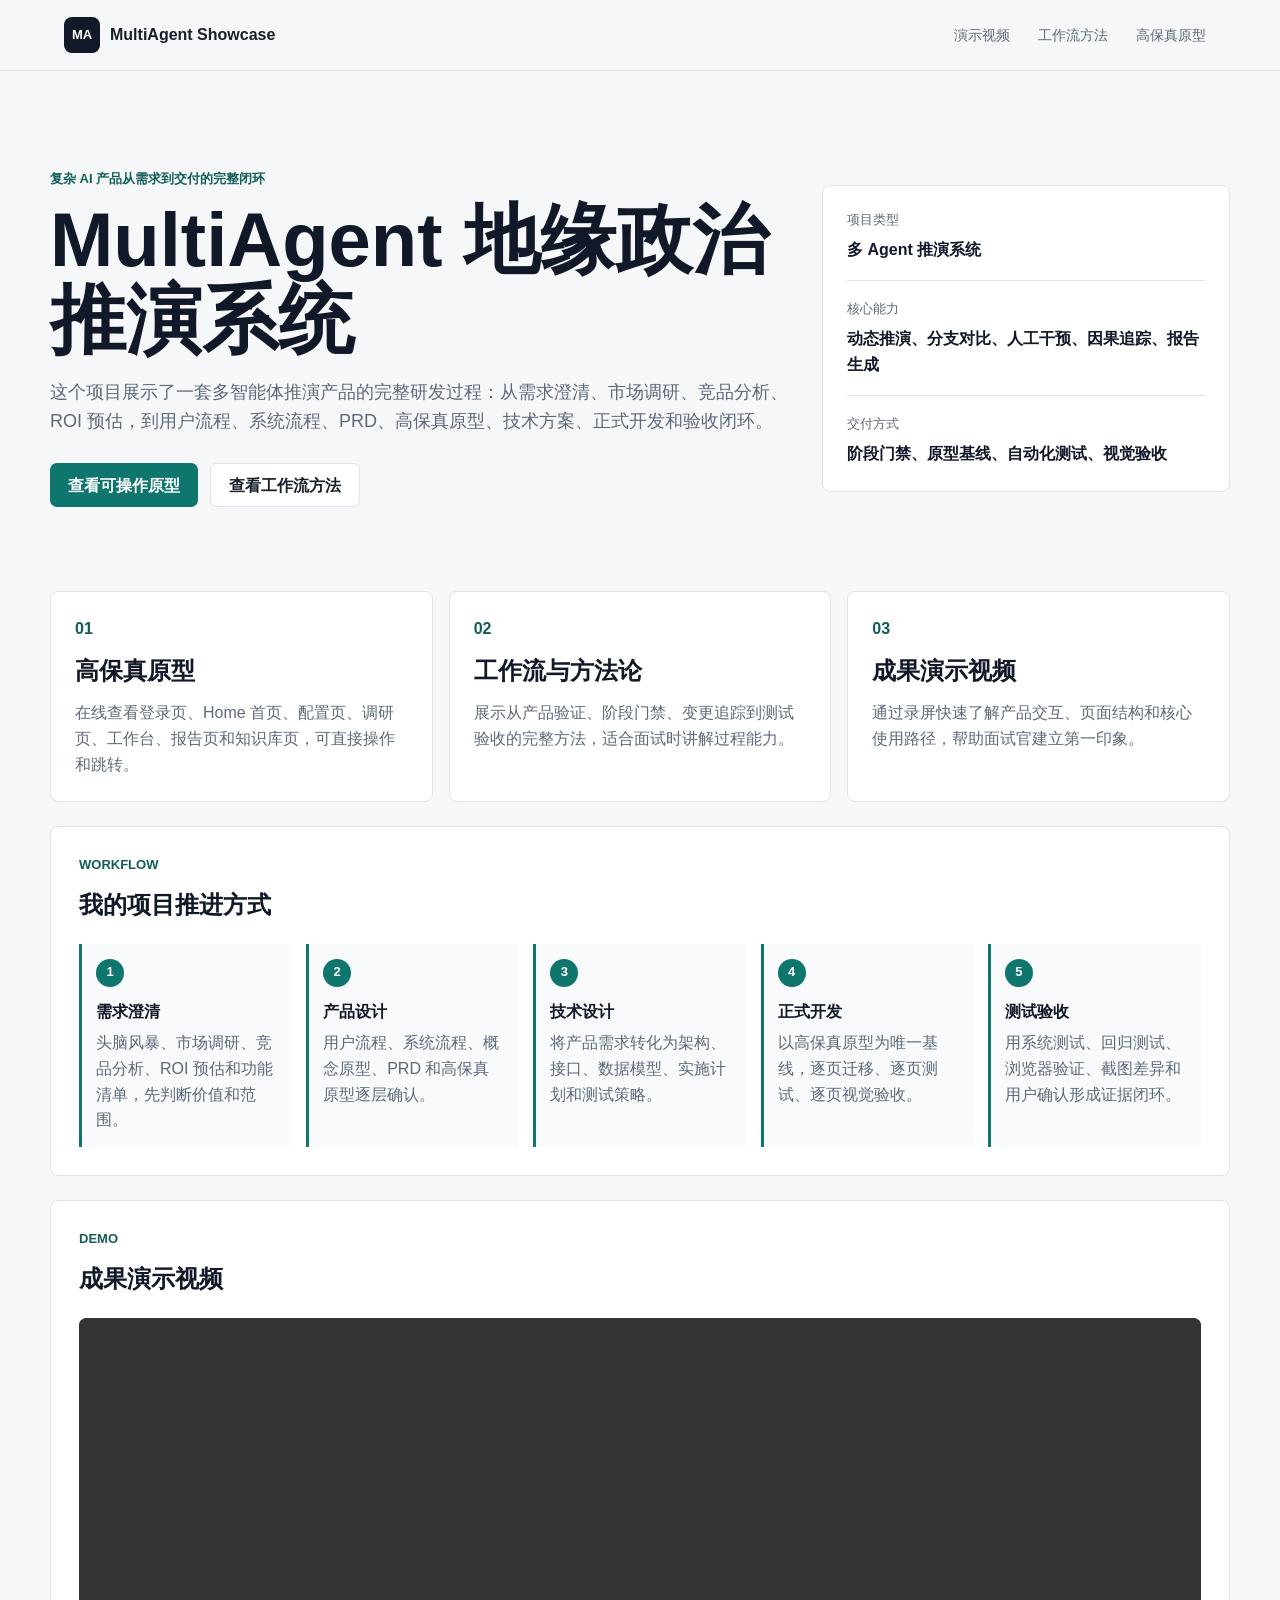
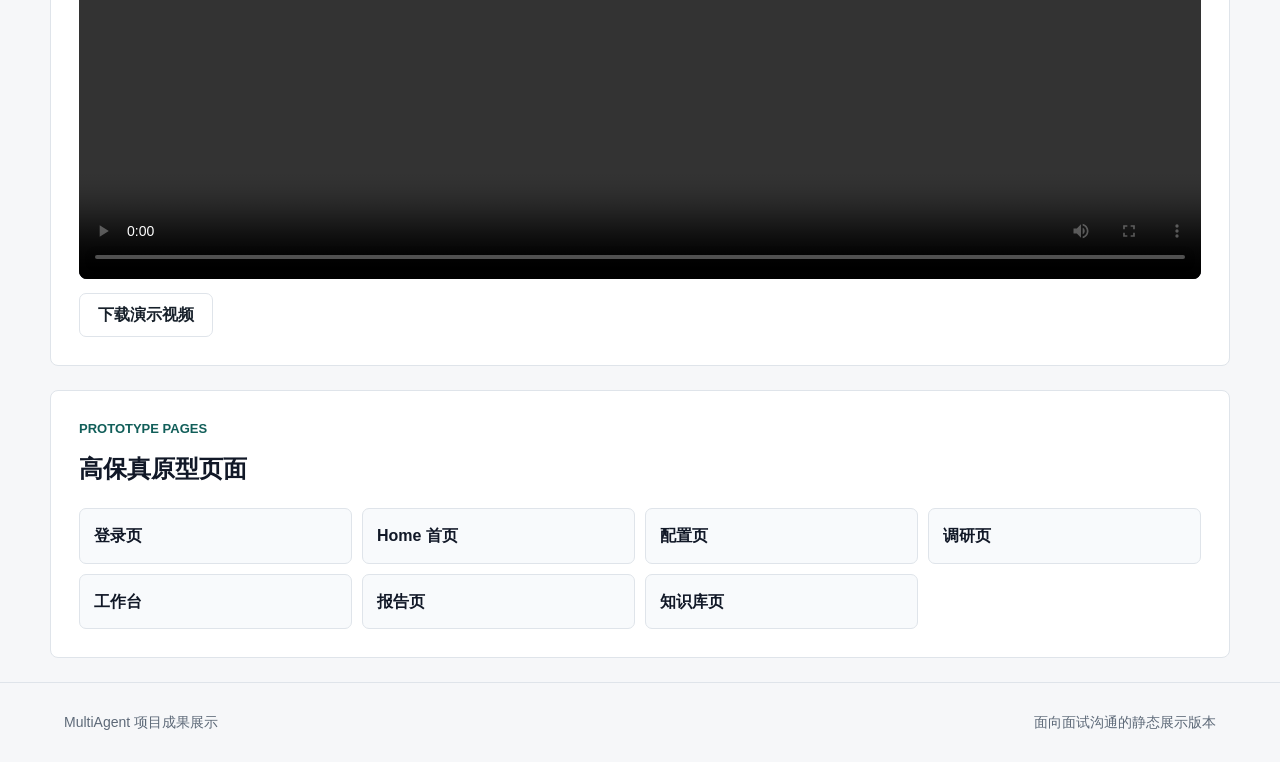
==== index.html @ 10c0df7d "Publish MultiAgent showcase site" ====
<!doctype html>
<html lang="zh-CN">
  <head>
    <meta charset="utf-8" />
    <meta name="viewport" content="width=device-width, initial-scale=1" />
    <title>MultiAgent 项目成果展示</title>
    <link rel="stylesheet" href="./assets/showcase.css" />
  </head>
  <body>
    <header class="site-header">
      <a class="brand" href="./index.html" aria-label="MultiAgent 项目成果展示首页">
        <span class="brand-mark">MA</span>
        <span>MultiAgent Showcase</span>
      </a>
      <nav class="top-nav" aria-label="展示导航">
        <a href="#demo">演示视频</a>
        <a href="./docs/workflow.html">工作流方法</a>
        <a href="./prototype/index.html">高保真原型</a>
      </nav>
    </header>

    <main>
      <section class="hero">
        <div class="hero-copy">
          <p class="eyebrow">复杂 AI 产品从需求到交付的完整闭环</p>
          <h1>MultiAgent 地缘政治推演系统</h1>
          <p class="lead">
            这个项目展示了一套多智能体推演产品的完整研发过程：从需求澄清、市场调研、竞品分析、ROI 预估，到用户流程、系统流程、PRD、高保真原型、技术方案、正式开发和验收闭环。
          </p>
          <div class="hero-actions">
            <a class="primary-action" href="./prototype/index.html">查看可操作原型</a>
            <a class="secondary-action" href="./docs/workflow.html">查看工作流方法</a>
          </div>
        </div>
        <aside class="hero-panel" aria-label="项目亮点">
          <dl>
            <div>
              <dt>项目类型</dt>
              <dd>多 Agent 推演系统</dd>
            </div>
            <div>
              <dt>核心能力</dt>
              <dd>动态推演、分支对比、人工干预、因果追踪、报告生成</dd>
            </div>
            <div>
              <dt>交付方式</dt>
              <dd>阶段门禁、原型基线、自动化测试、视觉验收</dd>
            </div>
          </dl>
        </aside>
      </section>

      <section class="section-grid" aria-label="成果入口">
        <a class="feature-card" href="./prototype/index.html">
          <span class="card-index">01</span>
          <h2>高保真原型</h2>
          <p>在线查看登录页、Home 首页、配置页、调研页、工作台、报告页和知识库页，可直接操作和跳转。</p>
        </a>
        <a class="feature-card" href="./docs/workflow.html">
          <span class="card-index">02</span>
          <h2>工作流与方法论</h2>
          <p>展示从产品验证、阶段门禁、变更追踪到测试验收的完整方法，适合面试时讲解过程能力。</p>
        </a>
        <a class="feature-card" href="#demo">
          <span class="card-index">03</span>
          <h2>成果演示视频</h2>
          <p>通过录屏快速了解产品交互、页面结构和核心使用路径，帮助面试官建立第一印象。</p>
        </a>
      </section>

      <section class="content-section">
        <div class="section-heading">
          <p class="eyebrow">Workflow</p>
          <h2>我的项目推进方式</h2>
        </div>
        <div class="timeline">
          <article>
            <span>1</span>
            <h3>需求澄清</h3>
            <p>头脑风暴、市场调研、竞品分析、ROI 预估和功能清单，先判断价值和范围。</p>
          </article>
          <article>
            <span>2</span>
            <h3>产品设计</h3>
            <p>用户流程、系统流程、概念原型、PRD 和高保真原型逐层确认。</p>
          </article>
          <article>
            <span>3</span>
            <h3>技术设计</h3>
            <p>将产品需求转化为架构、接口、数据模型、实施计划和测试策略。</p>
          </article>
          <article>
            <span>4</span>
            <h3>正式开发</h3>
            <p>以高保真原型为唯一基线，逐页迁移、逐页测试、逐页视觉验收。</p>
          </article>
          <article>
            <span>5</span>
            <h3>测试验收</h3>
            <p>用系统测试、回归测试、浏览器验证、截图差异和用户确认形成证据闭环。</p>
          </article>
        </div>
      </section>

      <section class="content-section" id="demo">
        <div class="section-heading">
          <p class="eyebrow">Demo</p>
          <h2>成果演示视频</h2>
        </div>
        <div class="video-shell">
          <video controls preload="metadata">
            <source src="./assets/demo.mp4" type="video/mp4" />
            当前浏览器无法直接播放该视频，请使用下方链接下载查看。
          </video>
          <a class="download-link" href="./assets/demo.mp4" download>下载演示视频</a>
        </div>
      </section>

      <section class="content-section">
        <div class="section-heading">
          <p class="eyebrow">Prototype Pages</p>
          <h2>高保真原型页面</h2>
        </div>
        <div class="page-links">
          <a href="./prototype/login.html">登录页</a>
          <a href="./prototype/home.html">Home 首页</a>
          <a href="./prototype/config.html">配置页</a>
          <a href="./prototype/research.html">调研页</a>
          <a href="./prototype/workspace.html">工作台</a>
          <a href="./prototype/report.html">报告页</a>
          <a href="./prototype/knowledge.html">知识库页</a>
        </div>
      </section>
    </main>

    <footer class="site-footer">
      <span>MultiAgent 项目成果展示</span>
      <span>面向面试沟通的静态展示版本</span>
    </footer>
  </body>
</html>
---- assets/showcase.css ----
:root {
  color-scheme: light;
  --bg: #f6f7f9;
  --surface: #ffffff;
  --text: #17202a;
  --muted: #5d6978;
  --line: #dfe4ea;
  --accent: #0f766e;
  --accent-dark: #115e59;
  --ink: #111827;
}

* {
  box-sizing: border-box;
}

body {
  margin: 0;
  background: var(--bg);
  color: var(--text);
  font-family: -apple-system, BlinkMacSystemFont, "Segoe UI", "PingFang SC", "Hiragino Sans GB", "Microsoft YaHei", sans-serif;
  line-height: 1.6;
}

a {
  color: inherit;
  text-decoration: none;
}

.site-header {
  position: sticky;
  top: 0;
  z-index: 10;
  display: flex;
  align-items: center;
  justify-content: space-between;
  gap: 24px;
  padding: 16px clamp(20px, 5vw, 72px);
  background: rgba(246, 247, 249, 0.92);
  border-bottom: 1px solid var(--line);
  backdrop-filter: blur(14px);
}

.brand {
  display: inline-flex;
  align-items: center;
  gap: 10px;
  font-weight: 700;
}

.brand-mark {
  display: inline-grid;
  width: 36px;
  height: 36px;
  place-items: center;
  border-radius: 8px;
  background: var(--ink);
  color: #ffffff;
  font-size: 13px;
  letter-spacing: 0;
}

.top-nav {
  display: flex;
  flex-wrap: wrap;
  gap: 8px;
  color: var(--muted);
  font-size: 14px;
}

.top-nav a {
  padding: 8px 10px;
  border-radius: 6px;
}

.top-nav a:hover {
  background: #e8edf2;
  color: var(--text);
}

main {
  width: min(1180px, calc(100% - 40px));
  margin: 0 auto;
}

.hero {
  display: grid;
  grid-template-columns: minmax(0, 1.55fr) minmax(280px, 0.85fr);
  gap: 28px;
  min-height: 520px;
  align-items: center;
  padding: 56px 0 42px;
}

.hero-copy h1,
.article h1 {
  margin: 8px 0 18px;
  color: var(--ink);
  font-size: clamp(40px, 6vw, 76px);
  line-height: 1.05;
  letter-spacing: 0;
}

.lead {
  max-width: 760px;
  margin: 0;
  color: var(--muted);
  font-size: 18px;
}

.eyebrow {
  margin: 0 0 10px;
  color: var(--accent-dark);
  font-size: 13px;
  font-weight: 700;
  letter-spacing: 0;
  text-transform: uppercase;
}

.hero-actions {
  display: flex;
  flex-wrap: wrap;
  gap: 12px;
  margin-top: 28px;
}

.primary-action,
.secondary-action,
.download-link {
  display: inline-flex;
  align-items: center;
  justify-content: center;
  min-height: 44px;
  padding: 0 18px;
  border-radius: 7px;
  font-weight: 700;
}

.primary-action {
  background: var(--accent);
  color: #ffffff;
}

.secondary-action,
.download-link {
  border: 1px solid var(--line);
  background: #ffffff;
  color: var(--text);
}

.hero-panel,
.feature-card,
.content-section,
.method-block,
.principles > div {
  border: 1px solid var(--line);
  border-radius: 8px;
  background: var(--surface);
}

.hero-panel {
  padding: 24px;
}

.hero-panel dl,
.hero-panel dd {
  margin: 0;
}

.hero-panel div + div {
  margin-top: 18px;
  padding-top: 18px;
  border-top: 1px solid var(--line);
}

.hero-panel dt {
  color: var(--muted);
  font-size: 13px;
}

.hero-panel dd {
  margin-top: 6px;
  color: var(--ink);
  font-weight: 700;
}

.section-grid {
  display: grid;
  grid-template-columns: repeat(3, minmax(0, 1fr));
  gap: 16px;
  margin-bottom: 24px;
}

.feature-card {
  min-height: 210px;
  padding: 24px;
}

.feature-card:hover {
  border-color: var(--accent);
}

.card-index {
  color: var(--accent-dark);
  font-weight: 800;
}

.feature-card h2,
.section-heading h2,
.article h2 {
  margin: 10px 0 10px;
  color: var(--ink);
  letter-spacing: 0;
}

.feature-card p,
.timeline p,
.article p,
.principles p {
  margin: 0;
  color: var(--muted);
}

.content-section {
  margin: 24px 0;
  padding: 28px;
}

.section-heading {
  margin-bottom: 20px;
}

.timeline {
  display: grid;
  grid-template-columns: repeat(5, minmax(0, 1fr));
  gap: 14px;
}

.timeline article {
  padding: 14px;
  border-left: 3px solid var(--accent);
  background: #f8fafc;
}

.timeline span {
  display: inline-grid;
  width: 28px;
  height: 28px;
  place-items: center;
  border-radius: 999px;
  background: var(--accent);
  color: #ffffff;
  font-size: 13px;
  font-weight: 800;
}

.timeline h3 {
  margin: 12px 0 6px;
  color: var(--ink);
  font-size: 16px;
}

.video-shell video {
  display: block;
  width: 100%;
  max-height: 620px;
  border-radius: 8px;
  background: #111827;
}

.download-link {
  margin-top: 14px;
}

.page-links {
  display: grid;
  grid-template-columns: repeat(4, minmax(0, 1fr));
  gap: 10px;
}

.page-links a {
  padding: 14px;
  border: 1px solid var(--line);
  border-radius: 7px;
  background: #f8fafc;
  color: var(--ink);
  font-weight: 700;
}

.site-footer {
  display: flex;
  justify-content: space-between;
  gap: 16px;
  padding: 28px clamp(20px, 5vw, 72px);
  border-top: 1px solid var(--line);
  color: var(--muted);
  font-size: 14px;
}

.article-layout {
  width: min(960px, calc(100% - 40px));
}

.article {
  padding: 46px 0 80px;
}

.article h1 {
  font-size: clamp(38px, 5vw, 64px);
}

.article h2 {
  margin-top: 38px;
  padding-top: 24px;
  border-top: 1px solid var(--line);
}

.method-block {
  margin: 14px 0;
  padding: 18px;
}

.method-block h3,
.principles h3 {
  margin: 0 0 8px;
  color: var(--ink);
}

.principles {
  display: grid;
  grid-template-columns: repeat(2, minmax(0, 1fr));
  gap: 14px;
}

.principles > div {
  padding: 18px;
}

.flow-diagram {
  display: grid;
  grid-template-columns: repeat(11, auto);
  align-items: center;
  gap: 10px;
  overflow-x: auto;
  padding: 18px;
  border: 1px solid var(--line);
  border-radius: 8px;
  background: #ffffff;
}

.flow-diagram div {
  min-width: 112px;
  padding: 14px;
  border-radius: 7px;
  background: #ecfdf5;
  color: #064e3b;
  text-align: center;
  font-weight: 800;
}

.flow-diagram span {
  width: 34px;
  height: 2px;
  background: var(--accent);
}

.tree {
  overflow-x: auto;
  padding: 18px;
  border-radius: 8px;
  background: #101827;
  color: #e5e7eb;
  line-height: 1.7;
}

blockquote {
  margin: 28px 0 0;
  padding: 18px 20px;
  border-left: 4px solid var(--accent);
  background: #ffffff;
  color: var(--ink);
  font-weight: 700;
}

@media (max-width: 860px) {
  .site-header,
  .site-footer {
    align-items: flex-start;
    flex-direction: column;
  }

  .hero,
  .section-grid,
  .timeline,
  .principles,
  .page-links {
    grid-template-columns: 1fr;
  }

  .hero {
    min-height: auto;
    padding-top: 34px;
  }

  .hero-copy h1,
  .article h1 {
    font-size: 42px;
  }
}
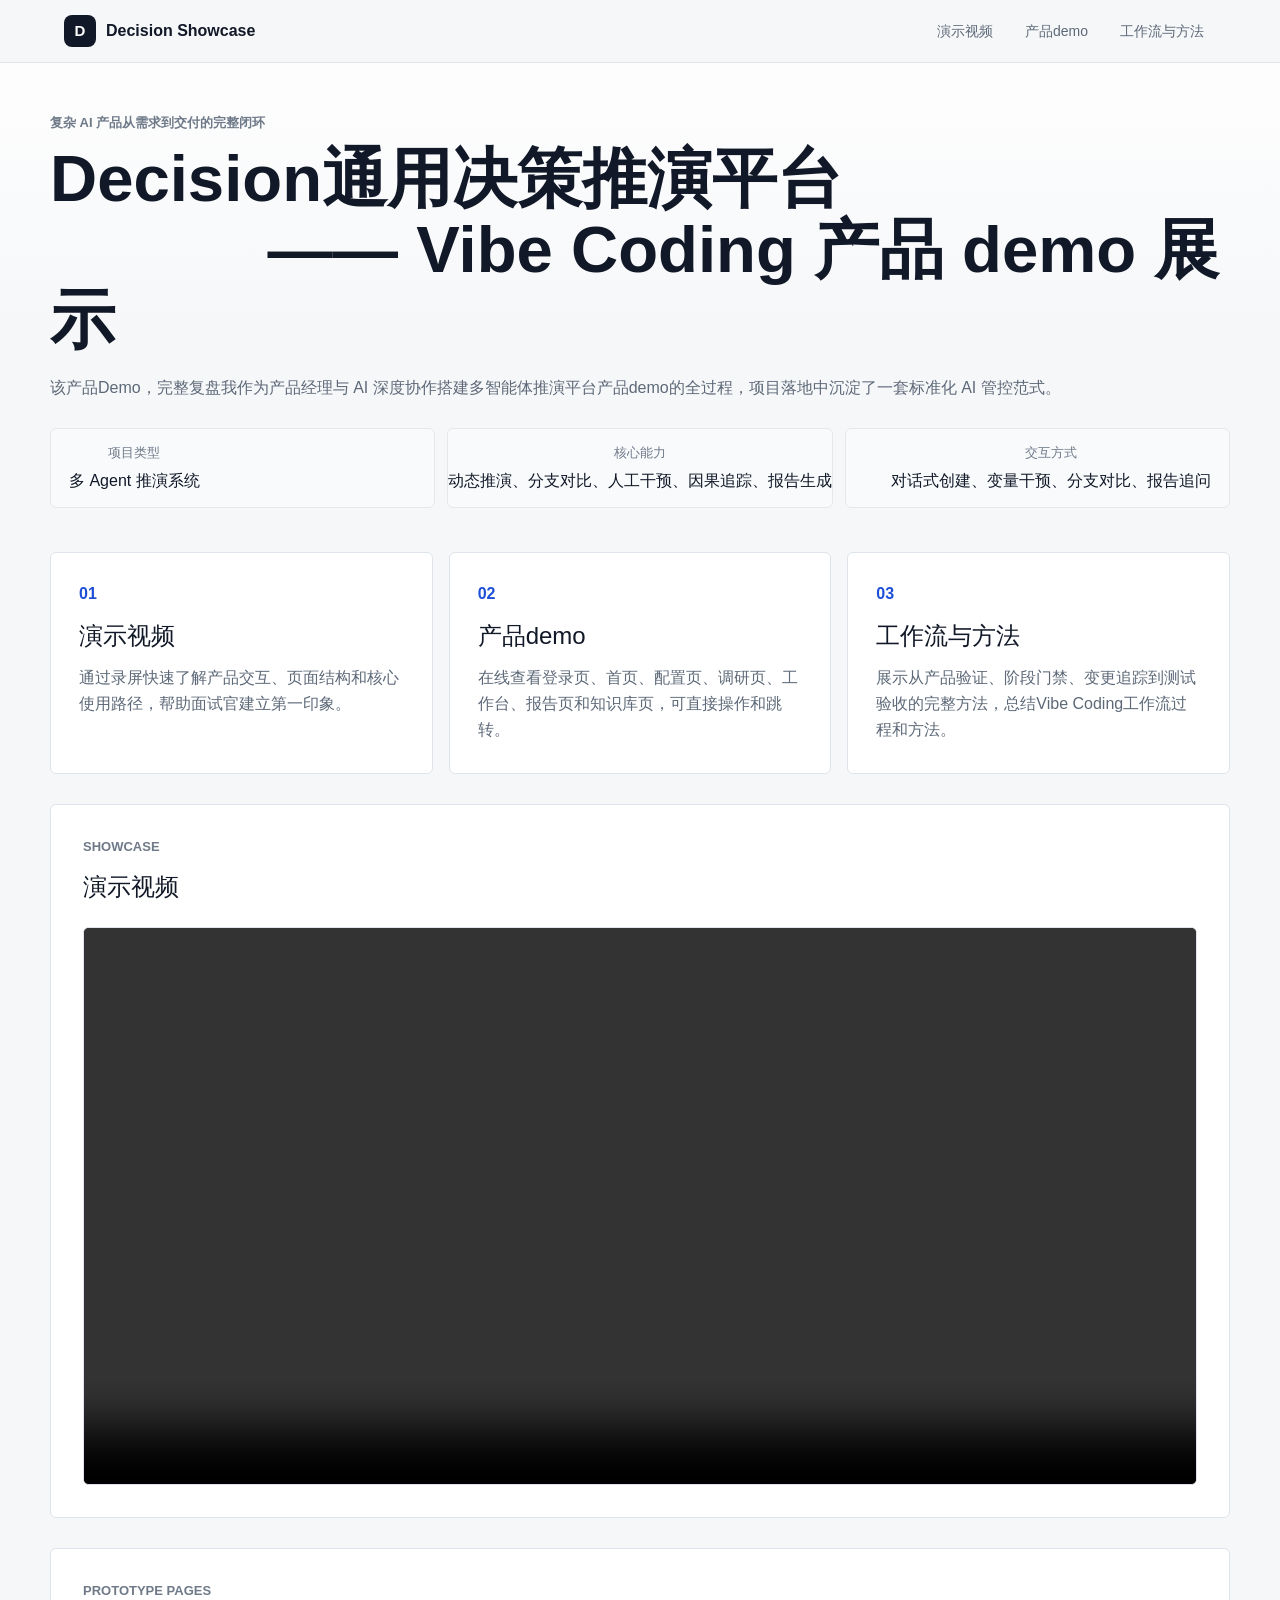
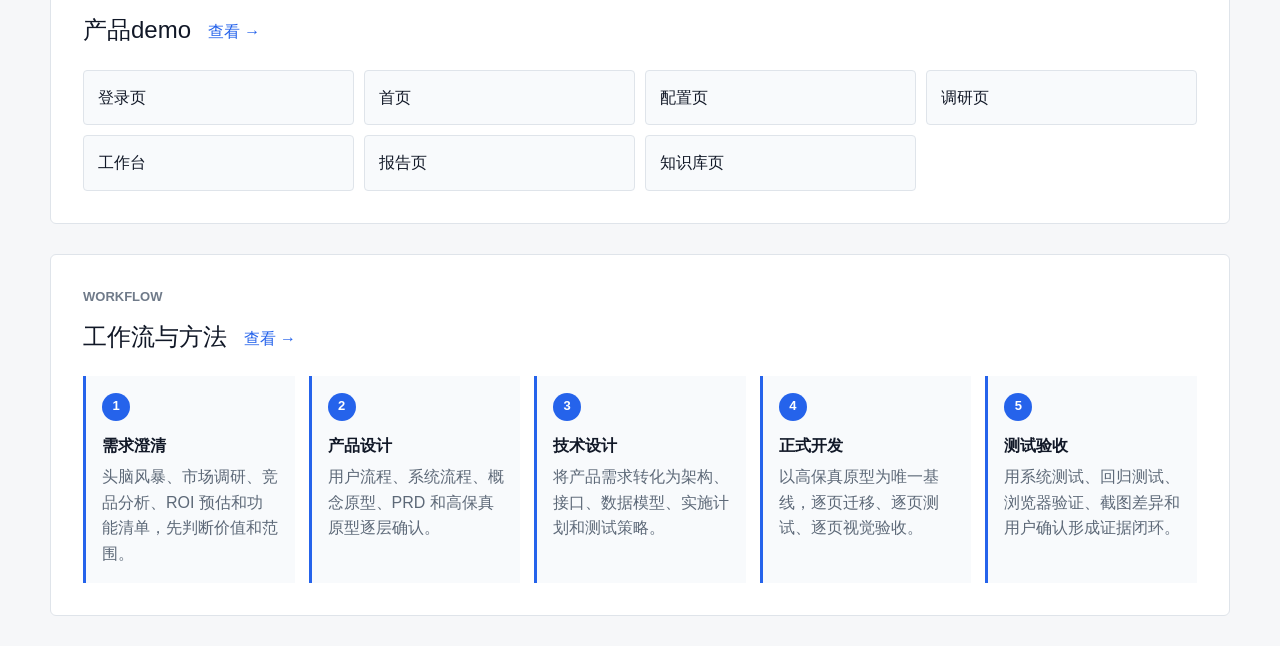
==== commit 4e2c1afe: "Update showcase workflow presentation" ====
--- a/index.html
+++ b/index.html
@@ -3,19 +3,19 @@
   <head>
     <meta charset="utf-8" />
     <meta name="viewport" content="width=device-width, initial-scale=1" />
-    <title>MultiAgent 项目成果展示</title>
+    <title>Decision通用决策推演平台 Vibe Coding 产品 demo 展示</title>
     <link rel="stylesheet" href="./assets/showcase.css" />
   </head>
   <body>
     <header class="site-header">
-      <a class="brand" href="./index.html" aria-label="MultiAgent 项目成果展示首页">
-        <span class="brand-mark">MA</span>
-        <span>MultiAgent Showcase</span>
+      <a class="brand" href="./index.html" aria-label="Decision 通用决策推演平台展示首页">
+        <span class="brand-mark">D</span>
+        <span>Decision Showcase</span>
       </a>
       <nav class="top-nav" aria-label="展示导航">
         <a href="#demo">演示视频</a>
-        <a href="./docs/workflow.html">工作流方法</a>
-        <a href="./prototype/index.html">高保真原型</a>
+        <a href="./prototype/index.html">产品demo</a>
+        <a href="./docs/workflow.html">工作流与方法</a>
       </nav>
     </header>
 
@@ -23,17 +23,11 @@
       <section class="hero">
         <div class="hero-copy">
           <p class="eyebrow">复杂 AI 产品从需求到交付的完整闭环</p>
-          <h1>MultiAgent 地缘政治推演系统</h1>
+          <h1>Decision通用决策推演平台 <span>&nbsp;&nbsp;&nbsp;&nbsp;&nbsp;&nbsp;&nbsp;&nbsp;&nbsp;&nbsp;&nbsp;&nbsp;—— Vibe Coding 产品 demo 展示</span></h1>
           <p class="lead">
-            这个项目展示了一套多智能体推演产品的完整研发过程：从需求澄清、市场调研、竞品分析、ROI 预估，到用户流程、系统流程、PRD、高保真原型、技术方案、正式开发和验收闭环。
+            该产品Demo，完整复盘我作为产品经理与 AI 深度协作搭建多智能体推演平台产品demo的全过程，项目落地中沉淀了一套标准化 AI 管控范式。
           </p>
-          <div class="hero-actions">
-            <a class="primary-action" href="./prototype/index.html">查看可操作原型</a>
-            <a class="secondary-action" href="./docs/workflow.html">查看工作流方法</a>
-          </div>
-        </div>
-        <aside class="hero-panel" aria-label="项目亮点">
-          <dl>
+          <dl class="hero-meta" aria-label="项目亮点">
             <div>
               <dt>项目类型</dt>
               <dd>多 Agent 推演系统</dd>
@@ -43,35 +37,64 @@
               <dd>动态推演、分支对比、人工干预、因果追踪、报告生成</dd>
             </div>
             <div>
-              <dt>交付方式</dt>
-              <dd>阶段门禁、原型基线、自动化测试、视觉验收</dd>
+              <dt>交互方式</dt>
+              <dd>对话式创建、变量干预、分支对比、报告追问</dd>
             </div>
           </dl>
-        </aside>
+        </div>
       </section>
 
       <section class="section-grid" aria-label="成果入口">
+        <a class="feature-card" href="#demo">
+          <span class="card-index">01</span>
+          <h2>演示视频</h2>
+          <p>通过录屏快速了解产品交互、页面结构和核心使用路径，帮助面试官建立第一印象。</p>
+        </a>
         <a class="feature-card" href="./prototype/index.html">
-          <span class="card-index">01</span>
-          <h2>高保真原型</h2>
-          <p>在线查看登录页、Home 首页、配置页、调研页、工作台、报告页和知识库页，可直接操作和跳转。</p>
+          <span class="card-index">02</span>
+          <h2>产品demo</h2>
+          <p>在线查看登录页、首页、配置页、调研页、工作台、报告页和知识库页，可直接操作和跳转。</p>
         </a>
         <a class="feature-card" href="./docs/workflow.html">
-          <span class="card-index">02</span>
-          <h2>工作流与方法论</h2>
-          <p>展示从产品验证、阶段门禁、变更追踪到测试验收的完整方法，适合面试时讲解过程能力。</p>
+          <span class="card-index">03</span>
+          <h2>工作流与方法</h2>
+          <p>展示从产品验证、阶段门禁、变更追踪到测试验收的完整方法，总结Vibe Coding工作流过程和方法。</p>
         </a>
-        <a class="feature-card" href="#demo">
-          <span class="card-index">03</span>
-          <h2>成果演示视频</h2>
-          <p>通过录屏快速了解产品交互、页面结构和核心使用路径，帮助面试官建立第一印象。</p>
-        </a>
+      </section>
+
+      <section class="content-section" id="demo">
+        <div class="section-heading">
+          <p class="eyebrow">Showcase</p>
+          <h2>演示视频</h2>
+        </div>
+        <div class="video-shell">
+          <video controls preload="metadata">
+            <source src="./assets/demo.mp4" type="video/mp4" />
+            当前浏览器无法直接播放该视频，请使用下方链接下载查看。
+          </video>
+        </div>
+      </section>
+
+      <section class="content-section">
+        <div class="section-heading">
+          <p class="eyebrow">Prototype Pages</p>
+          <h2>产品demo <a class="title-link" href="./prototype/index.html">查看 →</a></h2>
+        </div>
+        <div class="page-links">
+          <a href="./prototype/login.html">登录页</a>
+          <a href="./prototype/home.html">首页</a>
+          <a href="./prototype/config.html">配置页</a>
+          <a href="./prototype/research.html">调研页</a>
+          <a href="./prototype/workspace.html">工作台</a>
+          <a href="./prototype/report.html">报告页</a>
+          <a href="./prototype/knowledge.html">知识库页</a>
+        </div>
       </section>
 
       <section class="content-section">
         <div class="section-heading">
           <p class="eyebrow">Workflow</p>
-          <h2>我的项目推进方式</h2>
+          <h2>工作流与方法 <a class="title-link" href="./docs/workflow.html">查看 →</a></h2>
         </div>
         <div class="timeline">
           <article>
@@ -101,41 +124,6 @@
           </article>
         </div>
       </section>
-
-      <section class="content-section" id="demo">
-        <div class="section-heading">
-          <p class="eyebrow">Demo</p>
-          <h2>成果演示视频</h2>
-        </div>
-        <div class="video-shell">
-          <video controls preload="metadata">
-            <source src="./assets/demo.mp4" type="video/mp4" />
-            当前浏览器无法直接播放该视频，请使用下方链接下载查看。
-          </video>
-          <a class="download-link" href="./assets/demo.mp4" download>下载演示视频</a>
-        </div>
-      </section>
-
-      <section class="content-section">
-        <div class="section-heading">
-          <p class="eyebrow">Prototype Pages</p>
-          <h2>高保真原型页面</h2>
-        </div>
-        <div class="page-links">
-          <a href="./prototype/login.html">登录页</a>
-          <a href="./prototype/home.html">Home 首页</a>
-          <a href="./prototype/config.html">配置页</a>
-          <a href="./prototype/research.html">调研页</a>
-          <a href="./prototype/workspace.html">工作台</a>
-          <a href="./prototype/report.html">报告页</a>
-          <a href="./prototype/knowledge.html">知识库页</a>
-        </div>
-      </section>
     </main>
-
-    <footer class="site-footer">
-      <span>MultiAgent 项目成果展示</span>
-      <span>面向面试沟通的静态展示版本</span>
-    </footer>
   </body>
 </html>
--- a/assets/showcase.css
+++ b/assets/showcase.css
@@ -2,12 +2,17 @@
   color-scheme: light;
   --bg: #f6f7f9;
   --surface: #ffffff;
+  --surface-soft: #f8fafc;
   --text: #17202a;
   --muted: #5d6978;
+  --subtle: #6f7a89;
   --line: #dfe4ea;
-  --accent: #0f766e;
-  --accent-dark: #115e59;
+  --line-strong: #cbd3dc;
+  --accent: #2563eb;
+  --accent-soft: #dbeafe;
+  --accent-ink: #1d4ed8;
   --ink: #111827;
+  --shadow: 0 18px 48px rgba(15, 23, 42, 0.08);
 }
 
 * {
@@ -16,7 +21,9 @@
 
 body {
   margin: 0;
-  background: var(--bg);
+  background:
+    linear-gradient(180deg, #ffffff 0%, var(--bg) 340px),
+    var(--bg);
   color: var(--text);
   font-family: -apple-system, BlinkMacSystemFont, "Segoe UI", "PingFang SC", "Hiragino Sans GB", "Microsoft YaHei", sans-serif;
   line-height: 1.6;
@@ -35,7 +42,7 @@
   align-items: center;
   justify-content: space-between;
   gap: 24px;
-  padding: 16px clamp(20px, 5vw, 72px);
+  padding: 12px clamp(20px, 5vw, 72px);
   background: rgba(246, 247, 249, 0.92);
   border-bottom: 1px solid var(--line);
   backdrop-filter: blur(14px);
@@ -45,18 +52,20 @@
   display: inline-flex;
   align-items: center;
   gap: 10px;
-  font-weight: 700;
+  color: var(--ink);
+  font-weight: 760;
 }
 
 .brand-mark {
   display: inline-grid;
-  width: 36px;
-  height: 36px;
+  width: 32px;
+  height: 32px;
   place-items: center;
   border-radius: 8px;
   background: var(--ink);
   color: #ffffff;
-  font-size: 13px;
+  font-size: 15px;
+  font-weight: 800;
   letter-spacing: 0;
 }
 
@@ -69,13 +78,13 @@
 }
 
 .top-nav a {
-  padding: 8px 10px;
+  padding: 8px 12px;
   border-radius: 6px;
 }
 
 .top-nav a:hover {
-  background: #e8edf2;
-  color: var(--text);
+  background: #eeeeee;
+  color: var(--ink);
 }
 
 main {
@@ -85,124 +94,159 @@
 
 .hero {
   display: grid;
-  grid-template-columns: minmax(0, 1.55fr) minmax(280px, 0.85fr);
+  grid-template-columns: minmax(0, 1fr);
   gap: 28px;
-  min-height: 520px;
-  align-items: center;
-  padding: 56px 0 42px;
+  min-height: 0;
+  align-items: start;
+  padding: 50px 0 44px;
 }
 
 .hero-copy h1,
 .article h1 {
   margin: 8px 0 18px;
   color: var(--ink);
-  font-size: clamp(40px, 6vw, 76px);
-  line-height: 1.05;
+  font-size: clamp(36px, 5.1vw, 66px);
+  font-weight: 600;
+  line-height: 1.08;
   letter-spacing: 0;
 }
 
+.hero-copy h1 span {
+  display: block;
+  font: inherit;
+  color: inherit;
+}
+
 .lead {
-  max-width: 760px;
+  width: 100%;
+  max-width: none;
   margin: 0;
   color: var(--muted);
-  font-size: 18px;
+  font-size: 16px;
+  line-height: 1.75;
+  white-space: nowrap;
 }
 
 .eyebrow {
   margin: 0 0 10px;
-  color: var(--accent-dark);
+  color: var(--subtle);
   font-size: 13px;
   font-weight: 700;
   letter-spacing: 0;
   text-transform: uppercase;
 }
 
-.hero-actions {
-  display: flex;
-  flex-wrap: wrap;
+.hero-meta {
+  display: grid;
+  grid-template-columns: repeat(3, minmax(0, 1fr));
   gap: 12px;
-  margin-top: 28px;
+  width: 100%;
+  margin: 26px 0 0;
+}
+
+.hero-meta,
+.hero-meta dd {
+  margin-block-end: 0;
+}
+
+.hero-meta div {
+  display: grid;
+  justify-content: start;
+  justify-items: center;
+  padding: 14px 18px;
+  border: 1px solid #e5e7eb;
+  border-radius: 6px;
+  background: #f8fafc;
+}
+
+.hero-meta div:nth-child(2) {
+  justify-content: center;
+}
+
+.hero-meta div:nth-child(3) {
+  justify-content: end;
+}
+
+.hero-meta dt {
+  margin-bottom: 6px;
+  color: var(--subtle);
+  font-size: 13px;
+  text-align: center;
+}
+
+.hero-meta dd {
+  margin-inline-start: 0;
+  color: var(--ink);
+  font-weight: 400;
+  line-height: 1.5;
+  width: max-content;
+  max-width: 100%;
 }
 
 .primary-action,
-.secondary-action,
-.download-link {
+.secondary-action {
   display: inline-flex;
   align-items: center;
   justify-content: center;
-  min-height: 44px;
-  padding: 0 18px;
-  border-radius: 7px;
-  font-weight: 700;
+  min-height: 46px;
+  padding: 0 20px;
+  border-radius: 4px;
+  font-weight: 400;
 }
 
 .primary-action {
   background: var(--accent);
   color: #ffffff;
-}
-
-.secondary-action,
-.download-link {
+  border: 1px solid var(--accent);
+}
+
+.secondary-action {
   border: 1px solid var(--line);
   background: #ffffff;
   color: var(--text);
 }
 
-.hero-panel,
+.primary-action:hover {
+  background: #1d4ed8;
+  border-color: #1d4ed8;
+}
+
+.secondary-action:hover {
+  border-color: var(--ink);
+  color: var(--ink);
+}
+
 .feature-card,
 .content-section,
 .method-block,
 .principles > div {
   border: 1px solid var(--line);
-  border-radius: 8px;
+  border-radius: 6px;
   background: var(--surface);
-}
-
-.hero-panel {
-  padding: 24px;
-}
-
-.hero-panel dl,
-.hero-panel dd {
-  margin: 0;
-}
-
-.hero-panel div + div {
-  margin-top: 18px;
-  padding-top: 18px;
-  border-top: 1px solid var(--line);
-}
-
-.hero-panel dt {
-  color: var(--muted);
-  font-size: 13px;
-}
-
-.hero-panel dd {
-  margin-top: 6px;
-  color: var(--ink);
-  font-weight: 700;
 }
 
 .section-grid {
   display: grid;
   grid-template-columns: repeat(3, minmax(0, 1fr));
   gap: 16px;
-  margin-bottom: 24px;
+  margin-bottom: 30px;
 }
 
 .feature-card {
-  min-height: 210px;
-  padding: 24px;
+  min-height: 222px;
+  padding: 28px;
+  transition: border-color 160ms ease, transform 160ms ease, box-shadow 160ms ease;
 }
 
 .feature-card:hover {
-  border-color: var(--accent);
+  border-color: var(--ink);
+  box-shadow: 0 14px 34px rgba(0, 0, 0, 0.07);
+  transform: translateY(-2px);
 }
 
 .card-index {
-  color: var(--accent-dark);
-  font-weight: 800;
+  color: var(--accent-ink);
+  font-weight: 600;
 }
 
 .feature-card h2,
@@ -211,6 +255,7 @@
   margin: 10px 0 10px;
   color: var(--ink);
   letter-spacing: 0;
+  font-weight: 400;
 }
 
 .feature-card p,
@@ -222,14 +267,27 @@
 }
 
 .content-section {
-  margin: 24px 0;
-  padding: 28px;
+  margin: 30px 0;
+  padding: 32px;
 }
 
 .section-heading {
   margin-bottom: 20px;
 }
 
+.title-link {
+  margin-left: 10px;
+  color: var(--accent);
+  font-size: 16px;
+  font-weight: 400;
+  vertical-align: middle;
+  white-space: nowrap;
+}
+
+.title-link:hover {
+  color: var(--accent-ink);
+}
+
 .timeline {
   display: grid;
   grid-template-columns: repeat(5, minmax(0, 1fr));
@@ -237,9 +295,9 @@
 }
 
 .timeline article {
-  padding: 14px;
+  padding: 16px;
   border-left: 3px solid var(--accent);
-  background: #f8fafc;
+  background: var(--surface-soft);
 }
 
 .timeline span {
@@ -264,12 +322,9 @@
   display: block;
   width: 100%;
   max-height: 620px;
-  border-radius: 8px;
-  background: #111827;
-}
-
-.download-link {
-  margin-top: 14px;
+  border: 1px solid var(--line);
+  border-radius: 6px;
+  background: #111111;
 }
 
 .page-links {
@@ -281,10 +336,15 @@
 .page-links a {
   padding: 14px;
   border: 1px solid var(--line);
-  border-radius: 7px;
-  background: #f8fafc;
-  color: var(--ink);
-  font-weight: 700;
+  border-radius: 4px;
+  background: var(--surface-soft);
+  color: var(--ink);
+  font-weight: 400;
+}
+
+.page-links a:hover {
+  border-color: var(--accent);
+  background: #ffffff;
 }
 
 .site-footer {
@@ -306,7 +366,8 @@
 }
 
 .article h1 {
-  font-size: clamp(38px, 5vw, 64px);
+  font-size: clamp(36px, 4.8vw, 60px);
+  font-weight: 600;
 }
 
 .article h2 {
@@ -317,7 +378,7 @@
 
 .method-block {
   margin: 14px 0;
-  padding: 18px;
+  padding: 20px;
 }
 
 .method-block h3,
@@ -333,53 +394,92 @@
 }
 
 .principles > div {
-  padding: 18px;
-}
-
-.flow-diagram {
-  display: grid;
-  grid-template-columns: repeat(11, auto);
-  align-items: center;
-  gap: 10px;
-  overflow-x: auto;
+  padding: 20px;
+}
+
+.flowchart-open {
+  display: block;
+  width: 100%;
   padding: 18px;
   border: 1px solid var(--line);
-  border-radius: 8px;
+  border-radius: 6px;
   background: #ffffff;
-}
-
-.flow-diagram div {
-  min-width: 112px;
-  padding: 14px;
-  border-radius: 7px;
-  background: #ecfdf5;
-  color: #064e3b;
-  text-align: center;
-  font-weight: 800;
-}
-
-.flow-diagram span {
-  width: 34px;
-  height: 2px;
-  background: var(--accent);
+  cursor: zoom-in;
+}
+
+.flowchart-open:hover {
+  border-color: var(--accent);
+}
+
+.flowchart-image {
+  display: block;
+  width: 100%;
+  height: auto;
+  margin: 0;
+  user-select: none;
+}
+
+.flowchart-modal[hidden] {
+  display: none;
+}
+
+.flowchart-modal {
+  position: fixed;
+  inset: 0;
+  z-index: 50;
+  display: grid;
+  grid-template-rows: auto 1fr;
+  gap: 12px;
+  padding: 20px;
+  background: rgba(17, 24, 39, 0.82);
+}
+
+.flowchart-modal-bar {
+  display: flex;
+  justify-content: flex-end;
+  gap: 8px;
+}
+
+.flowchart-modal-bar button {
+  min-height: 38px;
+  padding: 0 14px;
+  border: 1px solid rgba(255, 255, 255, 0.28);
+  border-radius: 4px;
+  background: #ffffff;
+  color: var(--ink);
+  font: inherit;
+  cursor: pointer;
+}
+
+.flowchart-modal-stage {
+  overflow: auto;
+  padding: 24px;
+  border-radius: 6px;
+  background: #ffffff;
+}
+
+.flowchart-modal-image {
+  display: block;
+  width: min(1600px, calc(100vw - 88px));
+  max-width: none;
+  height: auto;
+  margin: 0;
+  transform-origin: top left;
 }
 
 .tree {
-  overflow-x: auto;
+  max-height: 520px;
+  overflow: auto;
   padding: 18px;
-  border-radius: 8px;
+  border-radius: 6px;
   background: #101827;
   color: #e5e7eb;
   line-height: 1.7;
 }
 
-blockquote {
+.closing-note {
   margin: 28px 0 0;
-  padding: 18px 20px;
-  border-left: 4px solid var(--accent);
-  background: #ffffff;
-  color: var(--ink);
-  font-weight: 700;
+  color: var(--muted);
 }
 
 @media (max-width: 860px) {
@@ -393,7 +493,8 @@
   .section-grid,
   .timeline,
   .principles,
-  .page-links {
+  .page-links,
+  .hero-meta {
     grid-template-columns: 1fr;
   }
 
@@ -406,4 +507,15 @@
   .article h1 {
     font-size: 42px;
   }
-}
+
+  .hero-meta div,
+  .hero-meta div:nth-child(2),
+  .hero-meta div:nth-child(3) {
+    justify-content: start;
+    justify-items: start;
+  }
+
+  .lead {
+    white-space: normal;
+  }
+}
